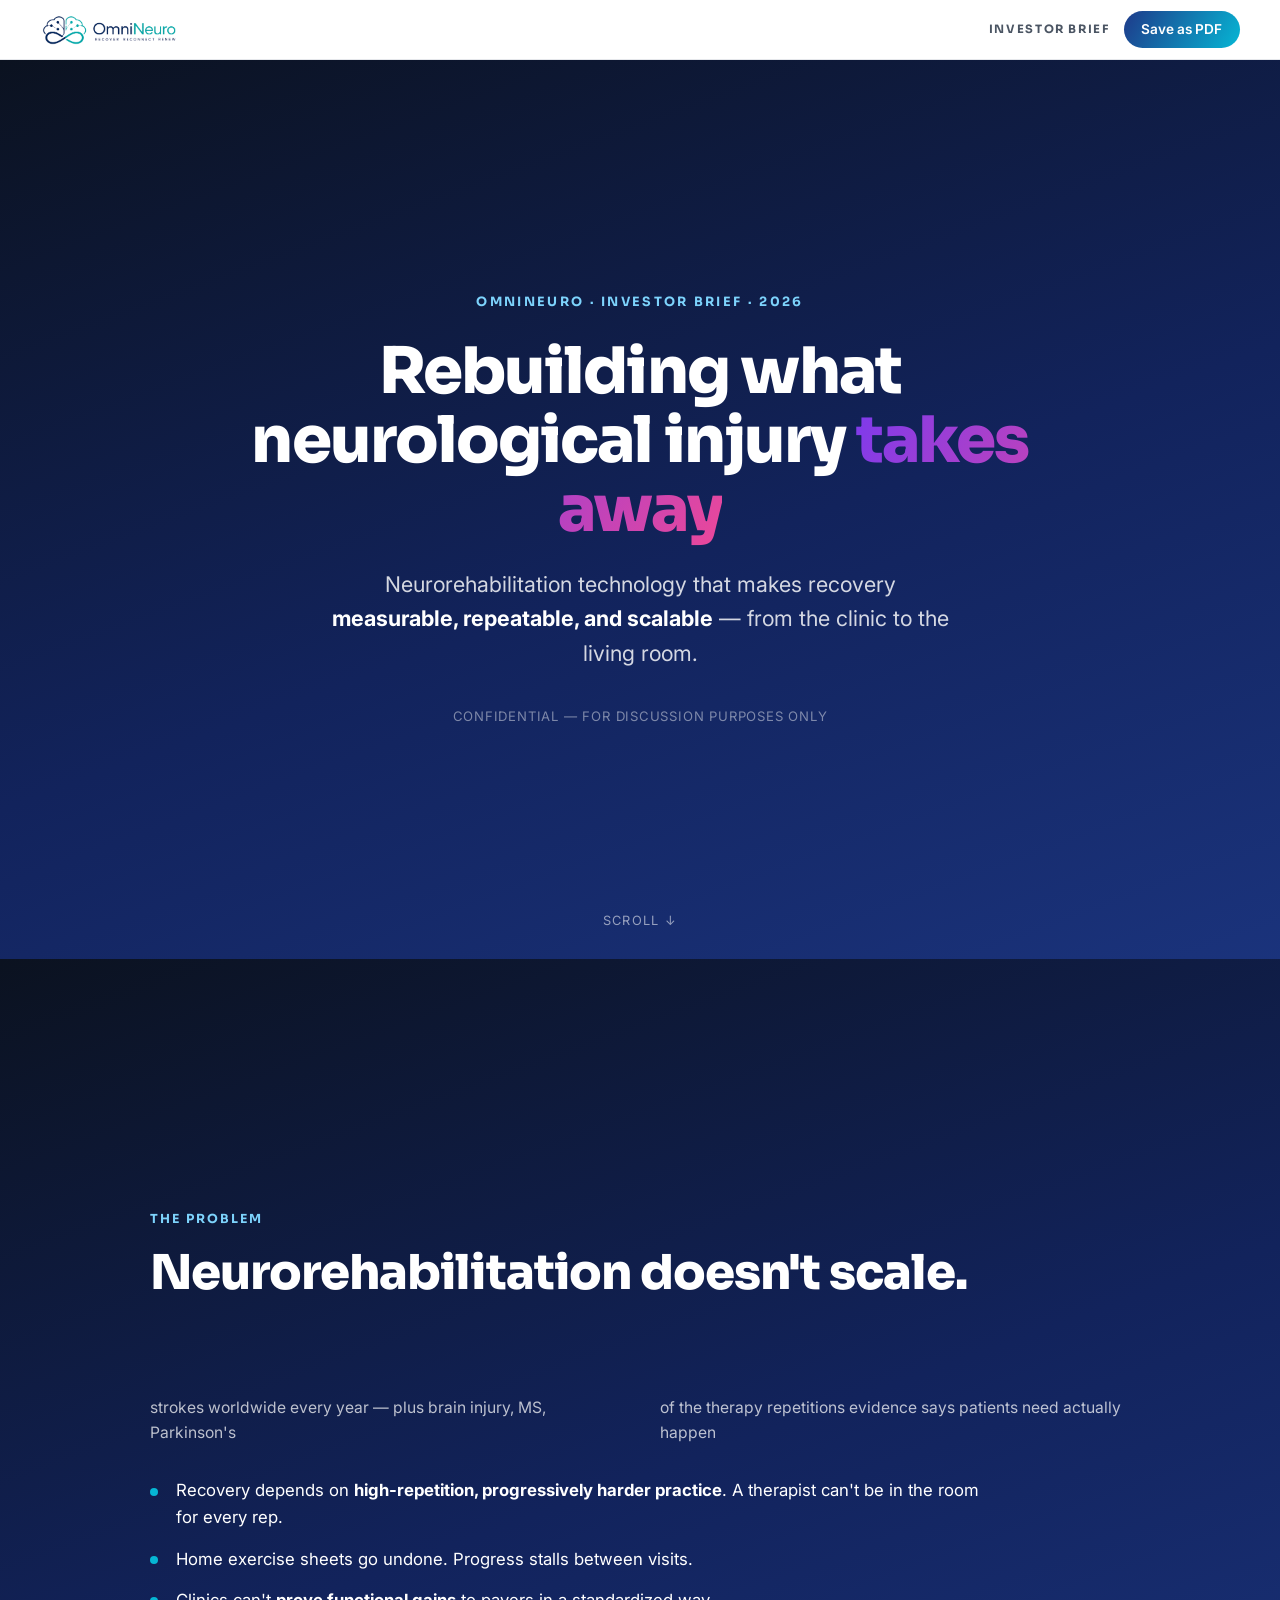
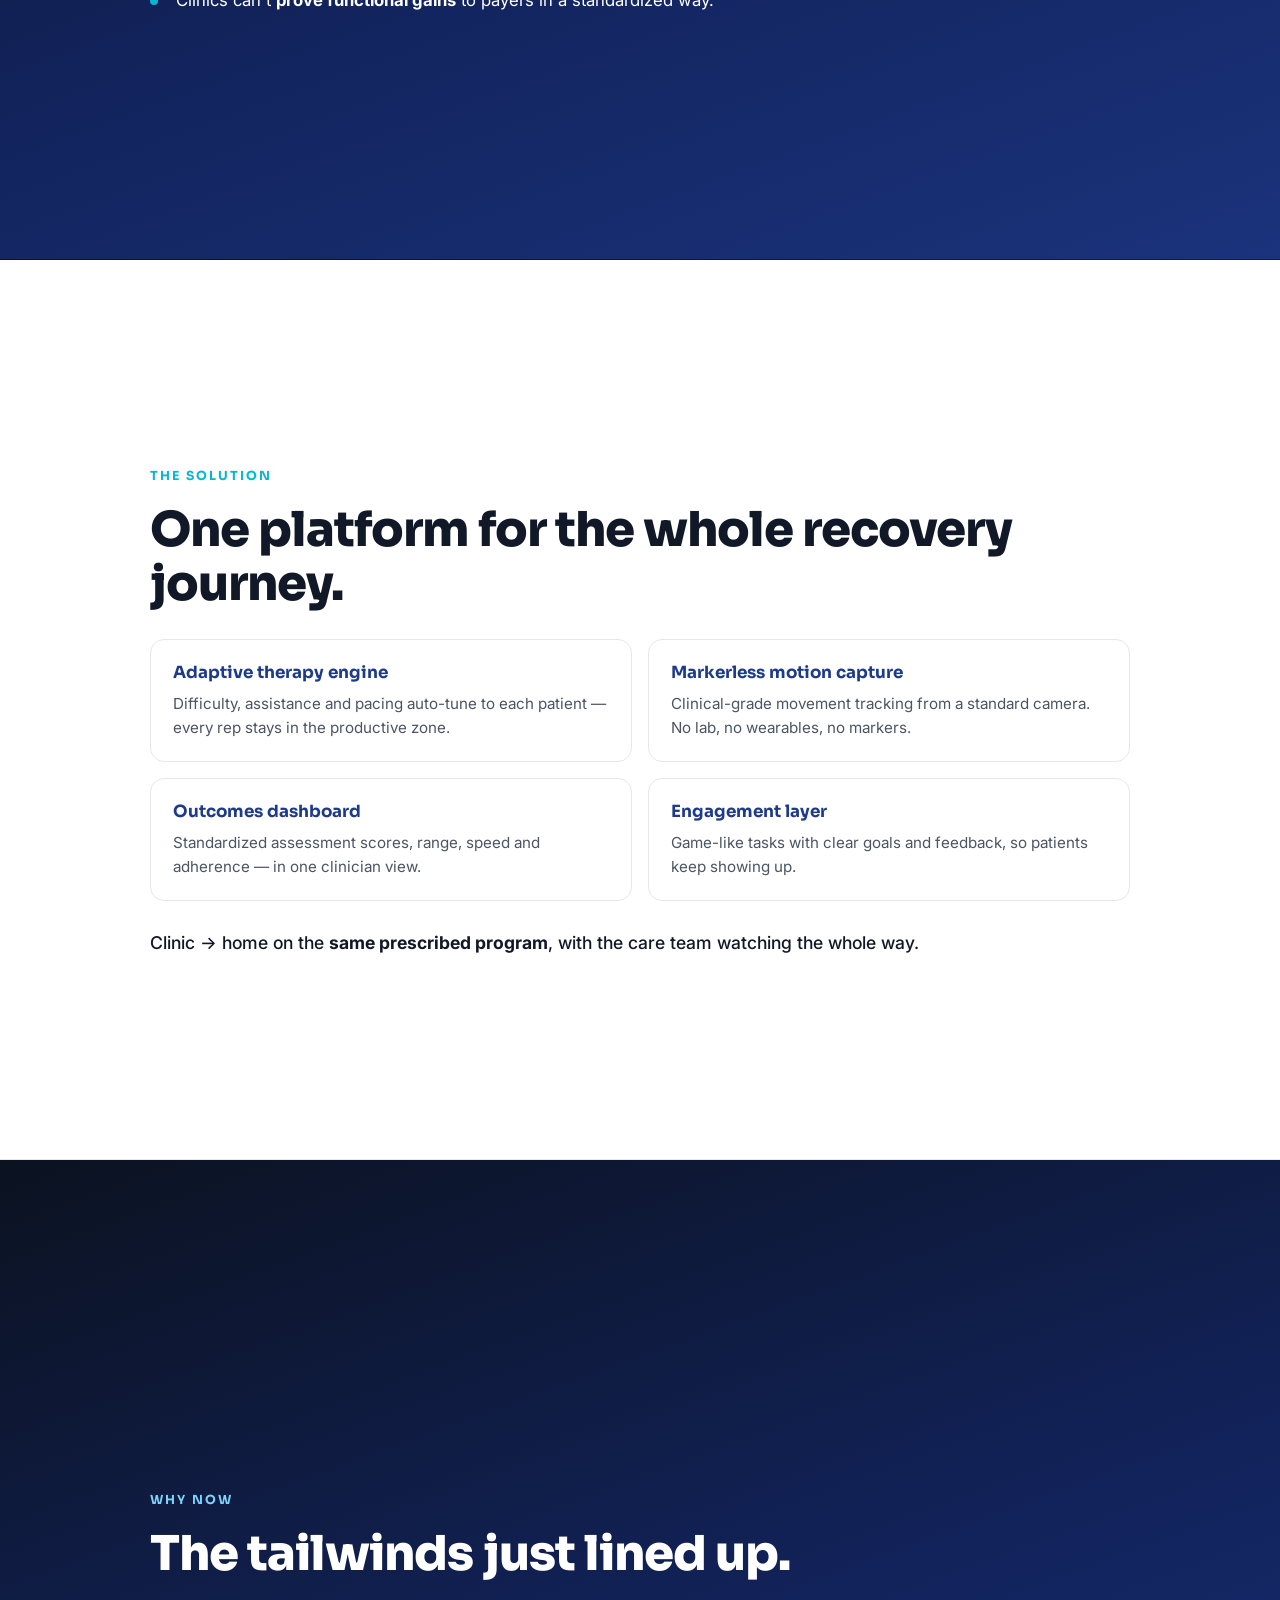
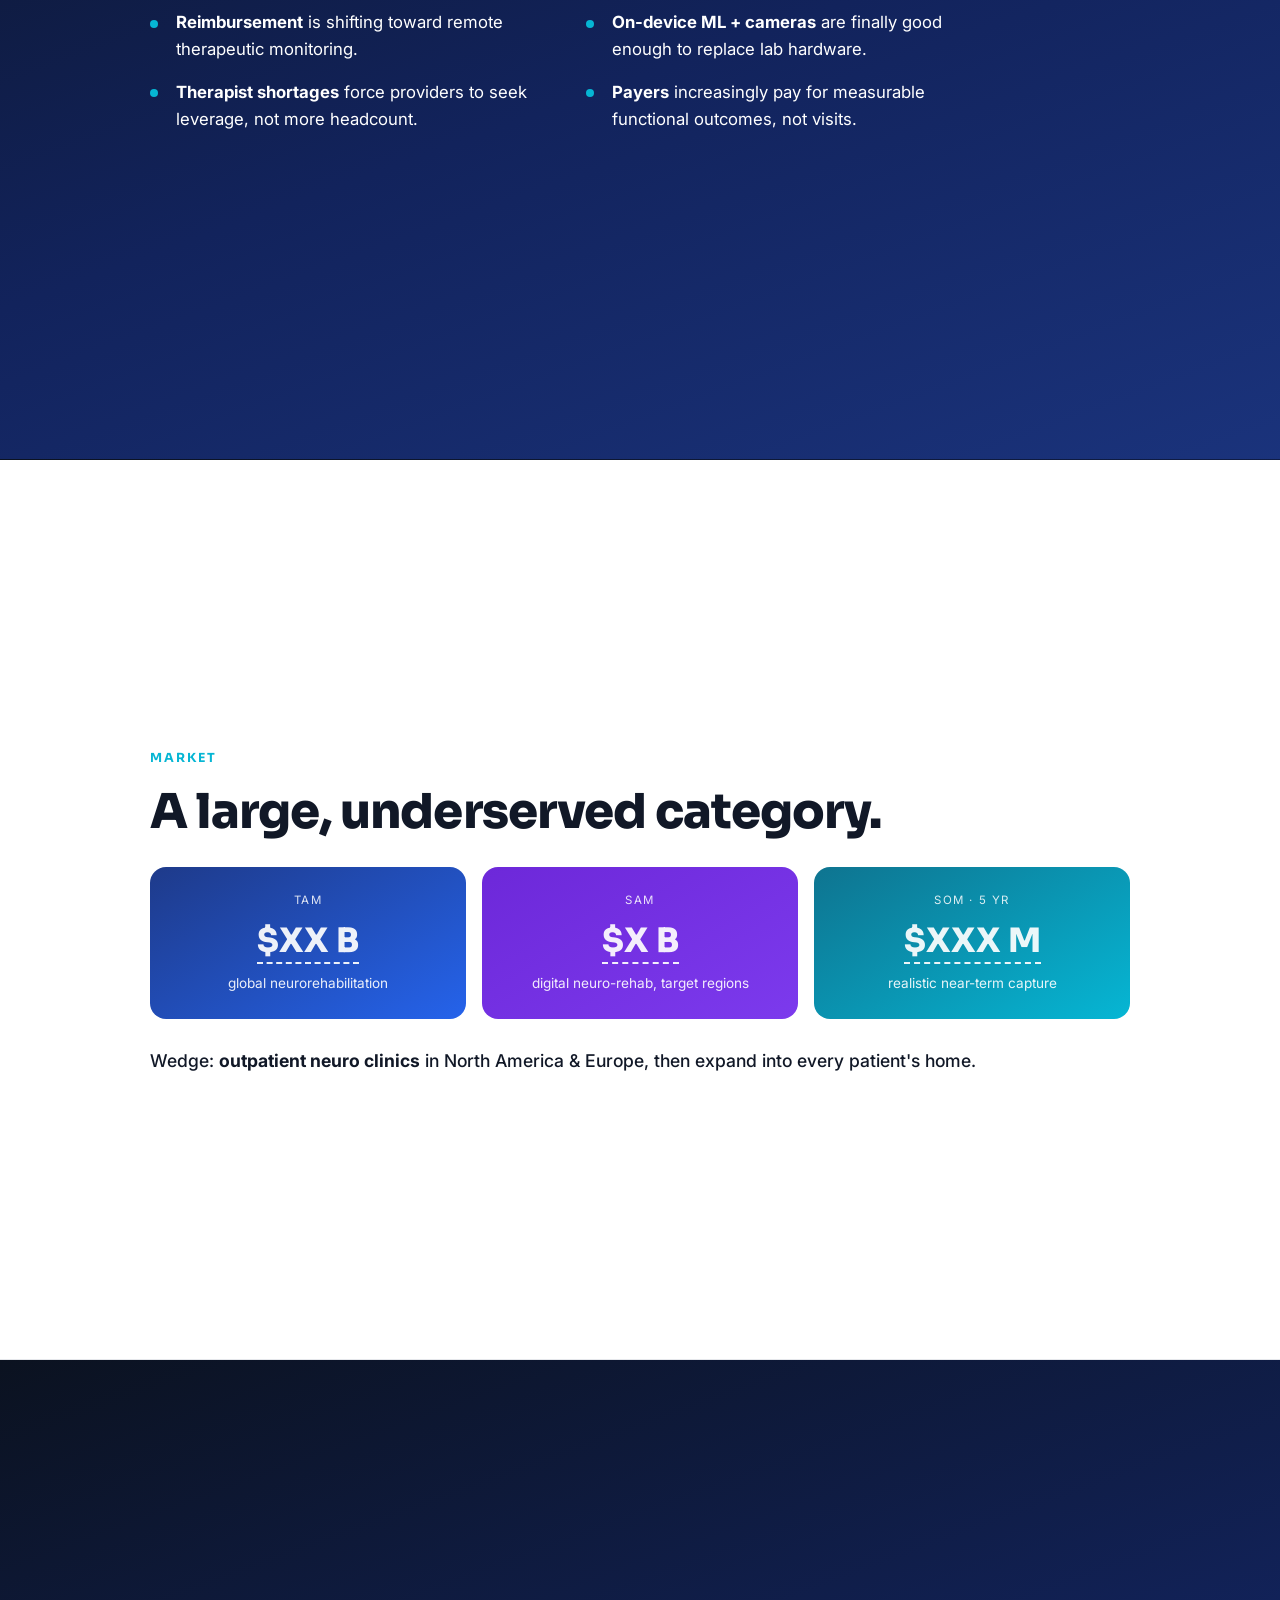
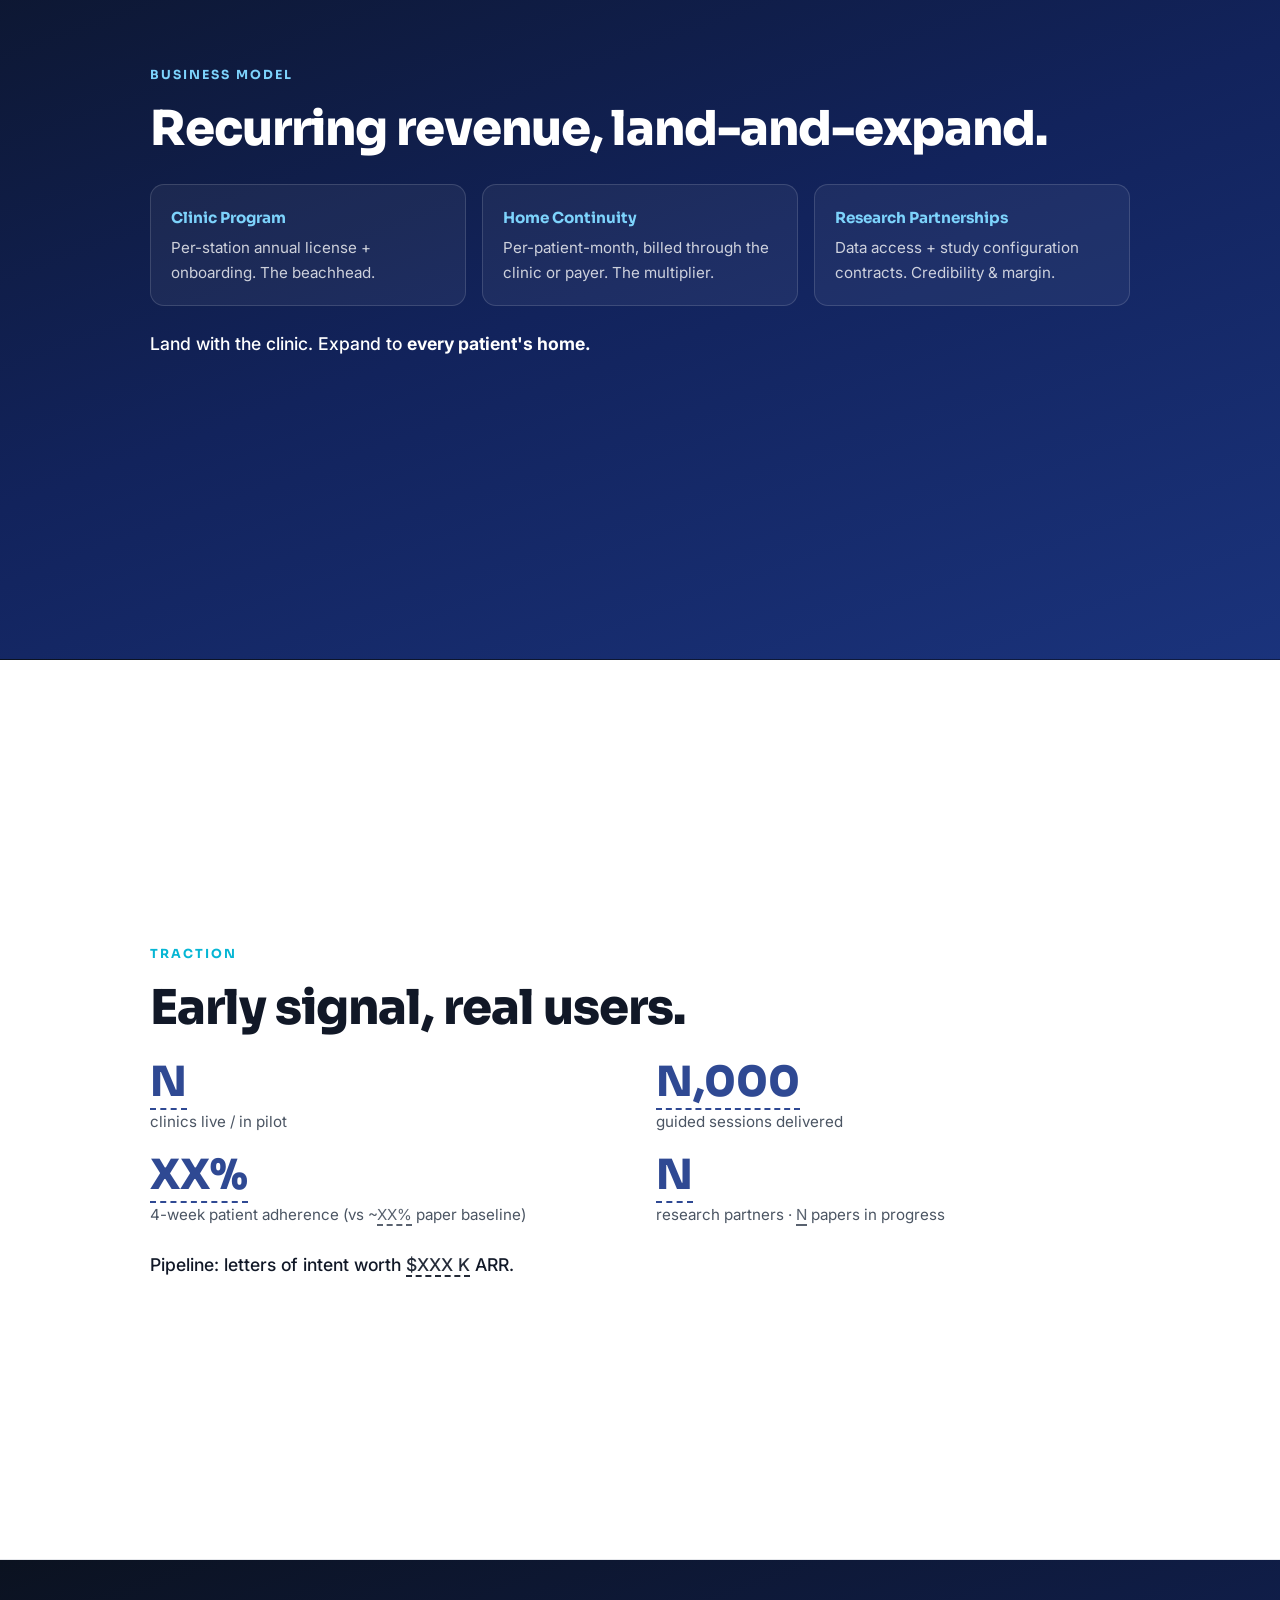
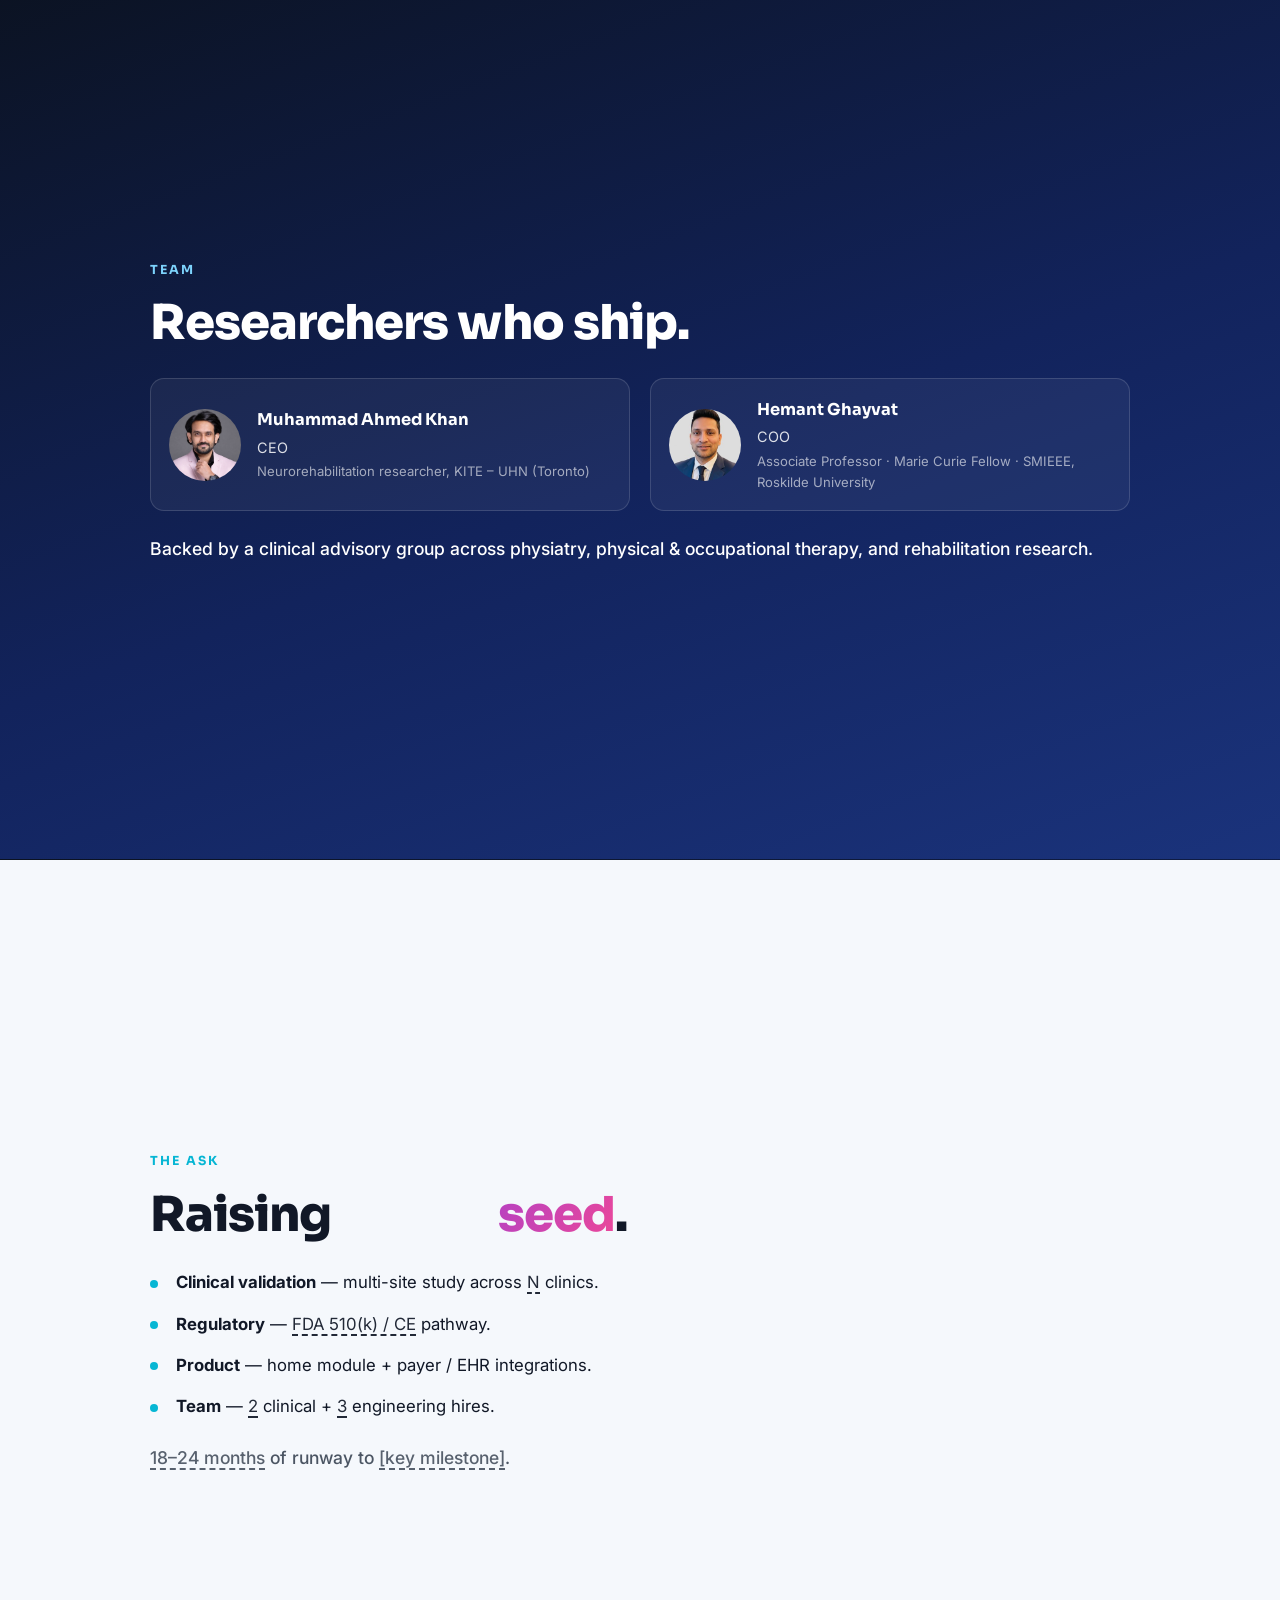
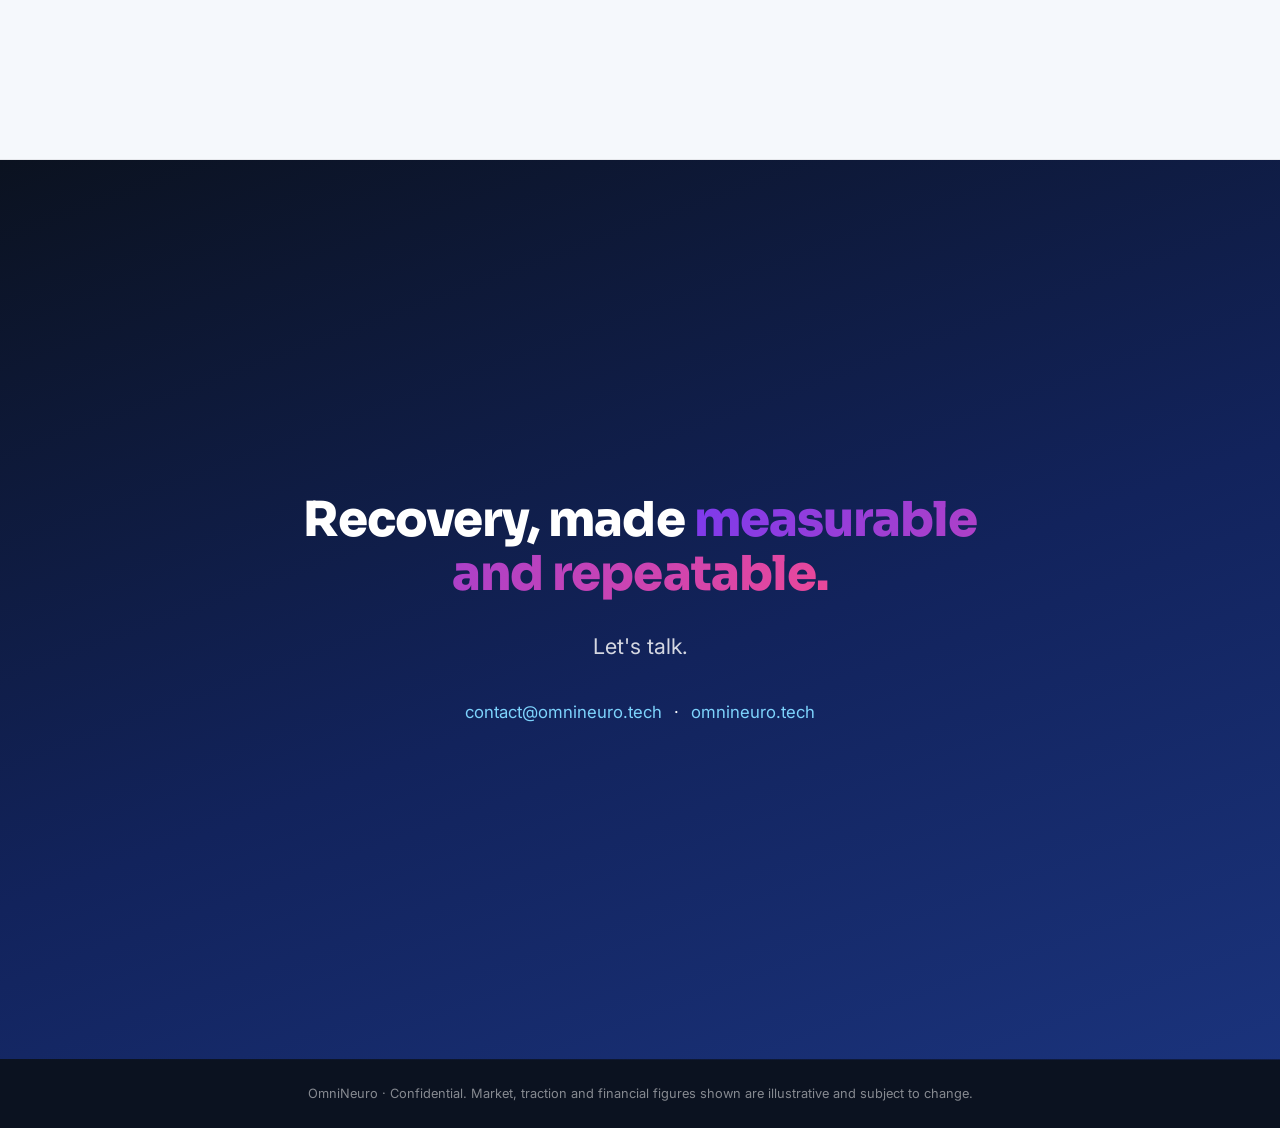
==== pitch.html @ 9e73b478 "Add standalone investor pitch deck page (pitch.html) - 10-slide scroll deck: cover, problem, solutio" ====
<!DOCTYPE html>
<html lang="en">
<head>
  <meta charset="UTF-8" />
  <meta name="viewport" content="width=device-width, initial-scale=1.0" />

  <!-- Investor deck — keep it OUT of search results -->
  <meta name="robots" content="noindex, nofollow" />

  <title>OmniNeuro — Investor Brief</title>
  <meta name="description" content="OmniNeuro investor brief: neurorehabilitation technology that makes recovery measurable, repeatable, and scalable." />
  <meta name="theme-color" content="#0B1220" />

  <link rel="icon" type="image/png" href="assets/favicon.png" />

  <link rel="preconnect" href="https://fonts.googleapis.com" />
  <link rel="preconnect" href="https://fonts.gstatic.com" crossorigin />
  <link href="https://fonts.googleapis.com/css2?family=Inter:wght@400;500;600;700;800&family=Sora:wght@600;700;800&display=swap" rel="stylesheet" />
  <link rel="stylesheet" href="css/pitch.css" />
</head>

<body>
  <!-- ============================================================
       EDIT ME BEFORE SHARING
       Every figure wrapped in <span class="tbd">…</span> is a
       placeholder. Search this file for class="tbd" and replace
       each with your real number. The line at the very bottom of
       the deck flags that the figures are illustrative — remove it
       once everything is verified.
       ============================================================ -->

  <!-- Reading-progress bar -->
  <div class="progress" id="progress" aria-hidden="true"></div>

  <!-- Fixed top bar -->
  <header class="deck-bar">
    <a class="deck-home" href="index.html" aria-label="Back to omnineuro.tech">
      <img src="assets/omnineuro-logo.png" alt="OmniNeuro" width="150" height="37" />
    </a>
    <div class="deck-bar-actions">
      <span class="deck-tag">Investor Brief</span>
      <button type="button" class="deck-print" id="printBtn">Save as PDF</button>
    </div>
  </header>

  <main class="deck">

    <!-- 1 · COVER -->
    <section class="slide slide-cover" id="s1">
      <div class="slide-inner">
        <p class="kicker">OmniNeuro · Investor Brief · 2026</p>
        <h1 class="cover-title">
          Rebuilding what neurological injury <span class="grad">takes away</span>
        </h1>
        <p class="cover-sub">
          Neurorehabilitation technology that makes recovery
          <strong>measurable, repeatable, and scalable</strong> — from the clinic
          to the living room.
        </p>
        <p class="cover-meta">Confidential — for discussion purposes only</p>
      </div>
      <div class="scroll-hint" aria-hidden="true">Scroll ↓</div>
    </section>

    <!-- 2 · PROBLEM -->
    <section class="slide slide-dark" id="s2">
      <div class="slide-inner reveal">
        <p class="eyebrow">The problem</p>
        <h2>Neurorehabilitation doesn't scale.</h2>
        <div class="stat-row">
          <div class="big-stat">
            <span class="big-num"><span class="tbd">~15M</span></span>
            <span class="big-label">strokes worldwide every year — plus brain injury, MS, Parkinson's</span>
          </div>
          <div class="big-stat">
            <span class="big-num"><span class="tbd">&lt;50%</span></span>
            <span class="big-label">of the therapy repetitions evidence says patients need actually happen</span>
          </div>
        </div>
        <ul class="points">
          <li>Recovery depends on <strong>high-repetition, progressively harder practice</strong>. A therapist can't be in the room for every rep.</li>
          <li>Home exercise sheets go undone. Progress stalls between visits.</li>
          <li>Clinics can't <strong>prove functional gains</strong> to payers in a standardized way.</li>
        </ul>
      </div>
    </section>

    <!-- 3 · SOLUTION -->
    <section class="slide" id="s3">
      <div class="slide-inner reveal">
        <p class="eyebrow">The solution</p>
        <h2>One platform for the whole recovery journey.</h2>
        <div class="sol-grid">
          <div class="sol-card">
            <h3>Adaptive therapy engine</h3>
            <p>Difficulty, assistance and pacing auto-tune to each patient — every rep stays in the productive zone.</p>
          </div>
          <div class="sol-card">
            <h3>Markerless motion capture</h3>
            <p>Clinical-grade movement tracking from a standard camera. No lab, no wearables, no markers.</p>
          </div>
          <div class="sol-card">
            <h3>Outcomes dashboard</h3>
            <p>Standardized assessment scores, range, speed and adherence — in one clinician view.</p>
          </div>
          <div class="sol-card">
            <h3>Engagement layer</h3>
            <p>Game-like tasks with clear goals and feedback, so patients keep showing up.</p>
          </div>
        </div>
        <p class="sol-punch">Clinic → home on the <strong>same prescribed program</strong>, with the care team watching the whole way.</p>
      </div>
    </section>

    <!-- 4 · WHY NOW -->
    <section class="slide slide-dark" id="s4">
      <div class="slide-inner reveal">
        <p class="eyebrow">Why now</p>
        <h2>The tailwinds just lined up.</h2>
        <ul class="points points-2col">
          <li><strong>Reimbursement</strong> is shifting toward remote therapeutic monitoring.</li>
          <li><strong>On-device ML + cameras</strong> are finally good enough to replace lab hardware.</li>
          <li><strong>Therapist shortages</strong> force providers to seek leverage, not more headcount.</li>
          <li><strong>Payers</strong> increasingly pay for measurable functional outcomes, not visits.</li>
        </ul>
      </div>
    </section>

    <!-- 5 · MARKET -->
    <section class="slide" id="s5">
      <div class="slide-inner reveal">
        <p class="eyebrow">Market</p>
        <h2>A large, underserved category.</h2>
        <div class="tam">
          <div class="tam-ring tam-1"><span class="tam-k">TAM</span><span class="tam-v"><span class="tbd">$XX B</span></span><span class="tam-d">global neurorehabilitation</span></div>
          <div class="tam-ring tam-2"><span class="tam-k">SAM</span><span class="tam-v"><span class="tbd">$X B</span></span><span class="tam-d">digital neuro-rehab, target regions</span></div>
          <div class="tam-ring tam-3"><span class="tam-k">SOM · 5 yr</span><span class="tam-v"><span class="tbd">$XXX M</span></span><span class="tam-d">realistic near-term capture</span></div>
        </div>
        <p class="market-wedge">Wedge: <strong>outpatient neuro clinics</strong> in North America &amp; Europe, then expand into every patient's home.</p>
      </div>
    </section>

    <!-- 6 · BUSINESS MODEL -->
    <section class="slide slide-dark" id="s6">
      <div class="slide-inner reveal">
        <p class="eyebrow">Business model</p>
        <h2>Recurring revenue, land-and-expand.</h2>
        <div class="model-grid">
          <div class="model-card">
            <span class="model-tag">Clinic Program</span>
            <p>Per-station annual license + onboarding. The beachhead.</p>
          </div>
          <div class="model-card">
            <span class="model-tag">Home Continuity</span>
            <p>Per-patient-month, billed through the clinic or payer. The multiplier.</p>
          </div>
          <div class="model-card">
            <span class="model-tag">Research Partnerships</span>
            <p>Data access + study configuration contracts. Credibility &amp; margin.</p>
          </div>
        </div>
        <p class="sol-punch">Land with the clinic. Expand to <strong>every patient's home.</strong></p>
      </div>
    </section>

    <!-- 7 · TRACTION -->
    <section class="slide" id="s7">
      <div class="slide-inner reveal">
        <p class="eyebrow">Traction</p>
        <h2>Early signal, real users.</h2>
        <div class="trax">
          <div><span class="trax-n"><span class="tbd">N</span></span><span class="trax-l">clinics live / in pilot</span></div>
          <div><span class="trax-n"><span class="tbd">N,000</span></span><span class="trax-l">guided sessions delivered</span></div>
          <div><span class="trax-n"><span class="tbd">XX%</span></span><span class="trax-l">4-week patient adherence <span class="muted">(vs ~<span class="tbd">XX%</span> paper baseline)</span></span></div>
          <div><span class="trax-n"><span class="tbd">N</span></span><span class="trax-l">research partners · <span class="tbd">N</span> papers in progress</span></div>
        </div>
        <p class="market-wedge">Pipeline: letters of intent worth <span class="tbd">$XXX K</span> ARR.</p>
      </div>
    </section>

    <!-- 8 · TEAM -->
    <section class="slide slide-dark" id="s8">
      <div class="slide-inner reveal">
        <p class="eyebrow">Team</p>
        <h2>Researchers who ship.</h2>
        <div class="team">
          <figure class="team-card">
            <img src="assets/ahmed-khan.jpg" alt="Muhammad Ahmed Khan" width="96" height="96" loading="lazy" />
            <figcaption>
              <strong>Muhammad Ahmed Khan</strong>
              <span>CEO</span>
              <span class="muted">Neurorehabilitation researcher, KITE – UHN (Toronto)</span>
            </figcaption>
          </figure>
          <figure class="team-card">
            <img src="assets/hemant-ghayvat.jpg" alt="Hemant Ghayvat" width="96" height="96" loading="lazy" />
            <figcaption>
              <strong>Hemant Ghayvat</strong>
              <span>COO</span>
              <span class="muted">Associate Professor · Marie Curie Fellow · SMIEEE, Roskilde University</span>
            </figcaption>
          </figure>
        </div>
        <p class="market-wedge">Backed by a clinical advisory group across physiatry, physical &amp; occupational therapy, and rehabilitation research.</p>
      </div>
    </section>

    <!-- 9 · THE ASK -->
    <section class="slide slide-ask" id="s9">
      <div class="slide-inner reveal">
        <p class="eyebrow">The ask</p>
        <h2>Raising <span class="grad"><span class="tbd">$2.5M</span> seed</span>.</h2>
        <ul class="points">
          <li><strong>Clinical validation</strong> — multi-site study across <span class="tbd">N</span> clinics.</li>
          <li><strong>Regulatory</strong> — <span class="tbd">FDA 510(k) / CE</span> pathway.</li>
          <li><strong>Product</strong> — home module + payer / EHR integrations.</li>
          <li><strong>Team</strong> — <span class="tbd">2</span> clinical + <span class="tbd">3</span> engineering hires.</li>
        </ul>
        <p class="runway"><span class="tbd">18–24 months</span> of runway to <span class="tbd">[key milestone]</span>.</p>
      </div>
    </section>

    <!-- 10 · CLOSE -->
    <section class="slide slide-cover slide-close" id="s10">
      <div class="slide-inner">
        <h2 class="cover-title">Recovery, made <span class="grad">measurable and repeatable.</span></h2>
        <p class="cover-sub">Let's talk.</p>
        <p class="close-contact">
          <a href="mailto:contact@omnineuro.tech">contact@omnineuro.tech</a>
          <span aria-hidden="true">·</span>
          <a href="index.html">omnineuro.tech</a>
        </p>
      </div>
    </section>

  </main>

  <footer class="deck-foot">
    <p>OmniNeuro · Confidential. Market, traction and financial figures shown are illustrative and subject to change.</p>
  </footer>

  <script src="js/pitch.js"></script>
</body>
</html>
---- css/pitch.css ----
/* ============================================================================
   OmniNeuro — pitch.css  (investor deck, standalone page)
   ----------------------------------------------------------------------------
   1. Tokens & reset      2. Top bar & progress    3. Slide scaffold
   4. Typography helpers  5. Slide-specific blocks 6. Footer
   7. Scroll reveal       8. Responsive            9. Print (Save as PDF)
   ========================================================================== */

/* 1. TOKENS & RESET --------------------------------------------------------- */
:root {
  --blue: #1E3A8A;
  --cyan: #06B6D4;
  --purple: #7C3AED;
  --pink: #EC4899;
  --navy: #0B1220;
  --ink: #111827;
  --ink-soft: #4B5563;
  --line: #E5E7EB;
  --bg: #FFFFFF;
  --bg-alt: #F5F8FC;

  --grad-accent: linear-gradient(120deg, var(--purple), var(--pink));
  --grad-brand: linear-gradient(120deg, var(--blue), var(--cyan));
  --grad-dark: linear-gradient(160deg, #0B1220 0%, #12235c 55%, #1E3A8A 120%);

  --font-body: "Inter", system-ui, -apple-system, "Segoe UI", Roboto, Arial, sans-serif;
  --font-display: "Sora", var(--font-body);
  --maxw: 980px;
}

*, *::before, *::after { box-sizing: border-box; margin: 0; padding: 0; }

html {
  scroll-behavior: smooth;
  scroll-snap-type: y proximity;
  scroll-padding-top: 64px;
}

body {
  font-family: var(--font-body);
  color: var(--ink);
  background: var(--bg);
  line-height: 1.6;
  -webkit-font-smoothing: antialiased;
}

a { color: var(--blue); text-decoration: none; }
a:hover { color: var(--cyan); }
img { display: block; max-width: 100%; }

:focus-visible { outline: 3px solid var(--cyan); outline-offset: 3px; border-radius: 4px; }


/* 2. TOP BAR & PROGRESS --------------------------------------------------- */
.progress {
  position: fixed;
  top: 0; left: 0;
  height: 3px;
  width: 0;
  background: var(--grad-accent);
  z-index: 60;
  transition: width 120ms linear;
}

.deck-bar {
  position: fixed;
  top: 0; left: 0; right: 0;
  height: 60px;
  z-index: 50;
  display: flex;
  align-items: center;
  justify-content: space-between;
  padding: 0 clamp(1rem, 4vw, 2.5rem);
  background: rgba(255, 255, 255, 0.82);
  backdrop-filter: saturate(180%) blur(12px);
  -webkit-backdrop-filter: saturate(180%) blur(12px);
  border-bottom: 1px solid var(--line);
}

.deck-home img { height: 34px; width: auto; }

.deck-bar-actions { display: flex; align-items: center; gap: 0.9rem; }

.deck-tag {
  font-family: var(--font-display);
  font-weight: 700;
  font-size: 0.72rem;
  letter-spacing: 0.14em;
  text-transform: uppercase;
  color: var(--ink-soft);
}

.deck-print {
  font: inherit;
  font-weight: 600;
  font-size: 0.85rem;
  color: #fff;
  background: var(--grad-brand);
  border: 0;
  border-radius: 999px;
  padding: 0.5rem 1.1rem;
  cursor: pointer;
  transition: transform 150ms ease, box-shadow 150ms ease;
}
.deck-print:hover { transform: translateY(-1px); box-shadow: 0 8px 20px -8px rgba(6,182,212,0.6); }


/* 3. SLIDE SCAFFOLD ----------------------------------------------------------- */
.deck { padding-top: 60px; }

.slide {
  scroll-snap-align: start;
  min-height: 100vh;
  display: flex;
  align-items: center;
  justify-content: center;
  padding: clamp(3.5rem, 9vw, 7rem) clamp(1.25rem, 6vw, 4rem);
  border-bottom: 1px solid var(--line);
}

.slide-inner { width: 100%; max-width: var(--maxw); }

/* Alternating themes */
.slide-dark {
  background: var(--grad-dark);
  color: #fff;
  border-bottom-color: transparent;
}
.slide-dark .eyebrow { color: #7dd3fc; }
.slide-dark .muted { color: rgba(255,255,255,0.6); }

.slide-cover {
  background: var(--grad-dark);
  color: #fff;
  text-align: center;
  border-bottom-color: transparent;
  position: relative;
}

.slide-ask { background: var(--bg-alt); }


/* 4. TYPOGRAPHY HELPERS ----------------------------------------------------- */
.kicker {
  font-family: var(--font-display);
  font-weight: 700;
  font-size: 0.8rem;
  letter-spacing: 0.18em;
  text-transform: uppercase;
  color: #7dd3fc;
  margin-bottom: 1.5rem;
}

.eyebrow {
  display: inline-block;
  font-family: var(--font-display);
  font-weight: 700;
  font-size: 0.78rem;
  letter-spacing: 0.16em;
  text-transform: uppercase;
  color: var(--cyan);
  margin-bottom: 1rem;
}

.slide h2 {
  font-family: var(--font-display);
  font-weight: 800;
  font-size: clamp(1.9rem, 1rem + 3.6vw, 3rem);
  line-height: 1.12;
  letter-spacing: -0.02em;
  margin-bottom: 1.75rem;
}

.grad {
  background: var(--grad-accent);
  -webkit-background-clip: text;
  background-clip: text;
  color: transparent;
}

.muted { color: var(--ink-soft); }

/* Editable placeholder figures — find every `.tbd` and replace it */
.tbd {
  border-bottom: 2px dashed currentColor;
  opacity: 0.92;
  font-style: normal;
  white-space: nowrap;
}

/* Bulleted point lists */
.points { list-style: none; display: grid; gap: 0.9rem; max-width: 52rem; }
.points li {
  position: relative;
  padding-left: 1.6rem;
  font-size: 1.05rem;
}
.points li::before {
  content: "";
  position: absolute;
  left: 0; top: 0.62em;
  width: 8px; height: 8px;
  border-radius: 50%;
  background: var(--cyan);
}
.points-2col { grid-template-columns: 1fr; }
@media (min-width: 760px) { .points-2col { grid-template-columns: 1fr 1fr; gap: 1rem 2.5rem; } }


/* 5. SLIDE-SPECIFIC BLOCKS ------------------------------------------------ */

/* Cover */
.cover-title {
  font-family: var(--font-display);
  font-weight: 800;
  font-size: clamp(2.3rem, 1rem + 5vw, 4rem);
  line-height: 1.08;
  letter-spacing: -0.03em;
  margin: 0 auto 1.4rem;
  max-width: 16ch;
}
.cover-sub {
  font-size: clamp(1.05rem, 0.9rem + 0.8vw, 1.35rem);
  color: rgba(255,255,255,0.82);
  max-width: 40rem;
  margin: 0 auto 2.2rem;
}
.cover-sub strong { color: #fff; }
.cover-meta {
  font-size: 0.82rem;
  letter-spacing: 0.06em;
  text-transform: uppercase;
  color: rgba(255,255,255,0.45);
}
.scroll-hint {
  position: absolute;
  bottom: 1.75rem; left: 50%;
  transform: translateX(-50%);
  font-size: 0.8rem;
  letter-spacing: 0.1em;
  text-transform: uppercase;
  color: rgba(255,255,255,0.55);
  animation: bob 2s ease-in-out infinite;
}
@keyframes bob { 0%,100% { transform: translate(-50%, 0); } 50% { transform: translate(-50%, 6px); } }

/* Problem — big stats */
.stat-row {
  display: grid;
  gap: 1.5rem;
  margin-bottom: 2rem;
}
@media (min-width: 720px) { .stat-row { grid-template-columns: 1fr 1fr; gap: 2.5rem; } }
.big-num {
  display: block;
  font-family: var(--font-display);
  font-weight: 800;
  font-size: clamp(2.4rem, 1rem + 5vw, 3.6rem);
  line-height: 1;
  background: var(--grad-accent);
  -webkit-background-clip: text;
  background-clip: text;
  color: transparent;
}
.big-label { display: block; margin-top: 0.6rem; color: rgba(255,255,255,0.72); font-size: 0.98rem; }

/* Solution grid */
.sol-grid {
  display: grid;
  gap: 1rem;
  grid-template-columns: 1fr;
  margin-bottom: 1.75rem;
}
@media (min-width: 720px) { .sol-grid { grid-template-columns: 1fr 1fr; } }
.sol-card {
  border: 1px solid var(--line);
  border-radius: 14px;
  padding: 1.25rem 1.35rem;
  background: #fff;
}
.sol-card h3 {
  font-family: var(--font-display);
  font-size: 1.05rem;
  color: var(--blue);
  margin-bottom: 0.35rem;
}
.sol-card p { color: var(--ink-soft); font-size: 0.95rem; }
.slide-dark .sol-card { background: rgba(255,255,255,0.05); border-color: rgba(255,255,255,0.14); }
.slide-dark .sol-card h3 { color: #7dd3fc; }
.slide-dark .sol-card p { color: rgba(255,255,255,0.75); }

.sol-punch, .market-wedge, .runway {
  font-size: 1.1rem;
  font-weight: 500;
  margin-top: 0.5rem;
}
.runway { margin-top: 1.5rem; color: var(--ink-soft); }

/* Market — TAM stack */
.tam {
  display: grid;
  gap: 1rem;
  grid-template-columns: 1fr;
  margin-bottom: 1.75rem;
}
@media (min-width: 760px) { .tam { grid-template-columns: repeat(3, 1fr); } }
.tam-ring {
  border-radius: 16px;
  padding: 1.5rem 1.25rem;
  text-align: center;
  color: #fff;
}
.tam-1 { background: linear-gradient(150deg, #1E3A8A, #2563eb); }
.tam-2 { background: linear-gradient(150deg, #6d28d9, #7C3AED); }
.tam-3 { background: linear-gradient(150deg, #0e7490, #06B6D4); }
.tam-k { display: block; font-size: 0.72rem; letter-spacing: 0.14em; text-transform: uppercase; opacity: 0.85; }
.tam-v { display: block; font-family: var(--font-display); font-weight: 800; font-size: clamp(1.5rem, 1rem + 2.4vw, 2.1rem); margin: 0.3rem 0; }
.tam-d { display: block; font-size: 0.85rem; opacity: 0.9; }

/* Business model */
.model-grid {
  display: grid;
  gap: 1rem;
  grid-template-columns: 1fr;
  margin-bottom: 1.5rem;
}
@media (min-width: 760px) { .model-grid { grid-template-columns: repeat(3, 1fr); } }
.model-card {
  border: 1px solid rgba(255,255,255,0.14);
  background: rgba(255,255,255,0.05);
  border-radius: 14px;
  padding: 1.25rem;
}
.model-tag {
  display: inline-block;
  font-family: var(--font-display);
  font-weight: 700;
  font-size: 0.95rem;
  color: #7dd3fc;
  margin-bottom: 0.4rem;
}
.model-card p { color: rgba(255,255,255,0.78); font-size: 0.95rem; }

/* Traction */
.trax {
  display: grid;
  gap: 1.25rem 2rem;
  grid-template-columns: 1fr;
  margin-bottom: 1.5rem;
}
@media (min-width: 620px) { .trax { grid-template-columns: 1fr 1fr; } }
.trax-n {
  display: block;
  font-family: var(--font-display);
  font-weight: 800;
  font-size: clamp(1.8rem, 1rem + 3vw, 2.6rem);
  line-height: 1;
  color: var(--blue);
}
.trax-l { display: block; margin-top: 0.4rem; color: var(--ink-soft); font-size: 0.95rem; }

/* Team */
.team {
  display: grid;
  gap: 1.25rem;
  grid-template-columns: 1fr;
  margin-bottom: 1.5rem;
}
@media (min-width: 640px) { .team { grid-template-columns: 1fr 1fr; } }
.team-card {
  display: flex;
  gap: 1rem;
  align-items: center;
  background: rgba(255,255,255,0.05);
  border: 1px solid rgba(255,255,255,0.14);
  border-radius: 14px;
  padding: 1.1rem;
}
.team-card img { width: 72px; height: 72px; border-radius: 50%; object-fit: cover; flex-shrink: 0; }
.team-card figcaption { display: flex; flex-direction: column; gap: 0.15rem; }
.team-card strong { font-family: var(--font-display); font-size: 1.02rem; }
.team-card span { font-size: 0.9rem; color: rgba(255,255,255,0.85); }
.team-card .muted { font-size: 0.82rem; }

/* Close */
.slide-close .cover-title { max-width: 20ch; }
.close-contact { margin-top: 1.5rem; font-size: 1.05rem; display: flex; gap: 0.75rem; justify-content: center; flex-wrap: wrap; }
.close-contact a { color: #7dd3fc; }
.close-contact a:hover { color: #fff; }


/* 6. FOOTER ------------------------------------------------------------------- */
.deck-foot {
  background: var(--navy);
  color: rgba(255,255,255,0.5);
  text-align: center;
  padding: 1.5rem 1.25rem;
  font-size: 0.8rem;
}


/* 7. SCROLL REVEAL --------------------------------------------------------- */
.reveal {
  opacity: 0;
  transform: translateY(22px);
  transition: opacity 600ms ease, transform 600ms ease;
}
.reveal.is-visible { opacity: 1; transform: none; }


/* 8. RESPONSIVE ----------------------------------------------------------- */
@media (max-width: 520px) {
  .deck-tag { display: none; }
  .slide { min-height: auto; padding-block: 4rem; }
}


/* 9. PRINT — "Save as PDF" ---------------------------------------------------- */
@media print {
  .deck-bar, .progress, .scroll-hint, .deck-print { display: none !important; }
  html { scroll-snap-type: none; }
  .deck { padding-top: 0; }
  .slide {
    min-height: auto;
    page-break-after: always;
    break-after: page;
    border: 0;
    padding: 2.5cm 2cm;
  }
  /* Flatten dark slides so they don't burn ink / need bg-graphics on */
  .slide-dark, .slide-cover, .slide-ask {
    background: #fff !important;
    color: #000 !important;
  }
  .slide-dark .eyebrow, .kicker, .slide-dark .sol-card h3, .close-contact a { color: var(--blue) !important; }
  .big-num, .grad, .tam-v { -webkit-text-fill-color: currentColor; color: var(--blue) !important; background: none !important; }
  .tam-ring { color: #000 !important; background: #fff !important; border: 1px solid #999; }
  .sol-card, .model-card, .team-card { background: #fff !important; border: 1px solid #ccc !important; }
  .slide-dark .sol-card p, .model-card p, .big-label, .team-card span { color: #333 !important; }
  .reveal { opacity: 1 !important; transform: none !important; }
  a { color: #000 !important; }
}
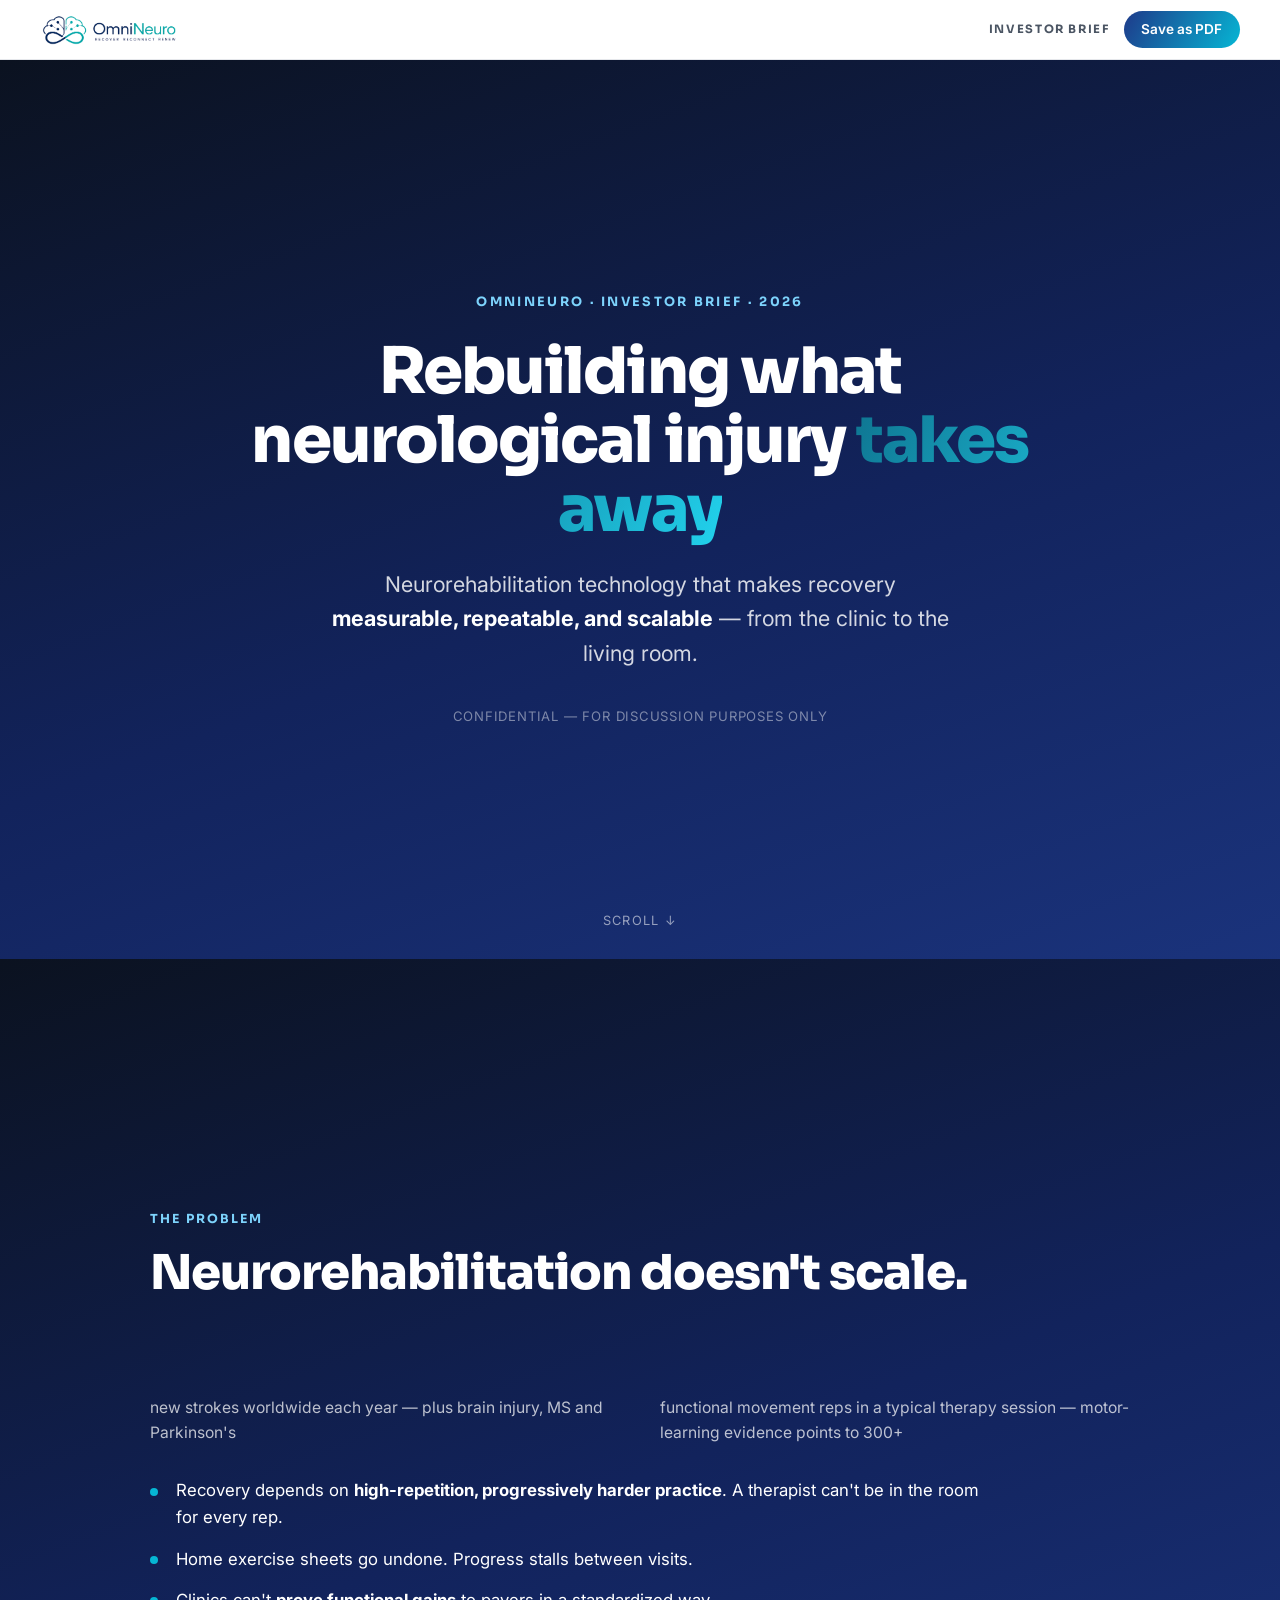
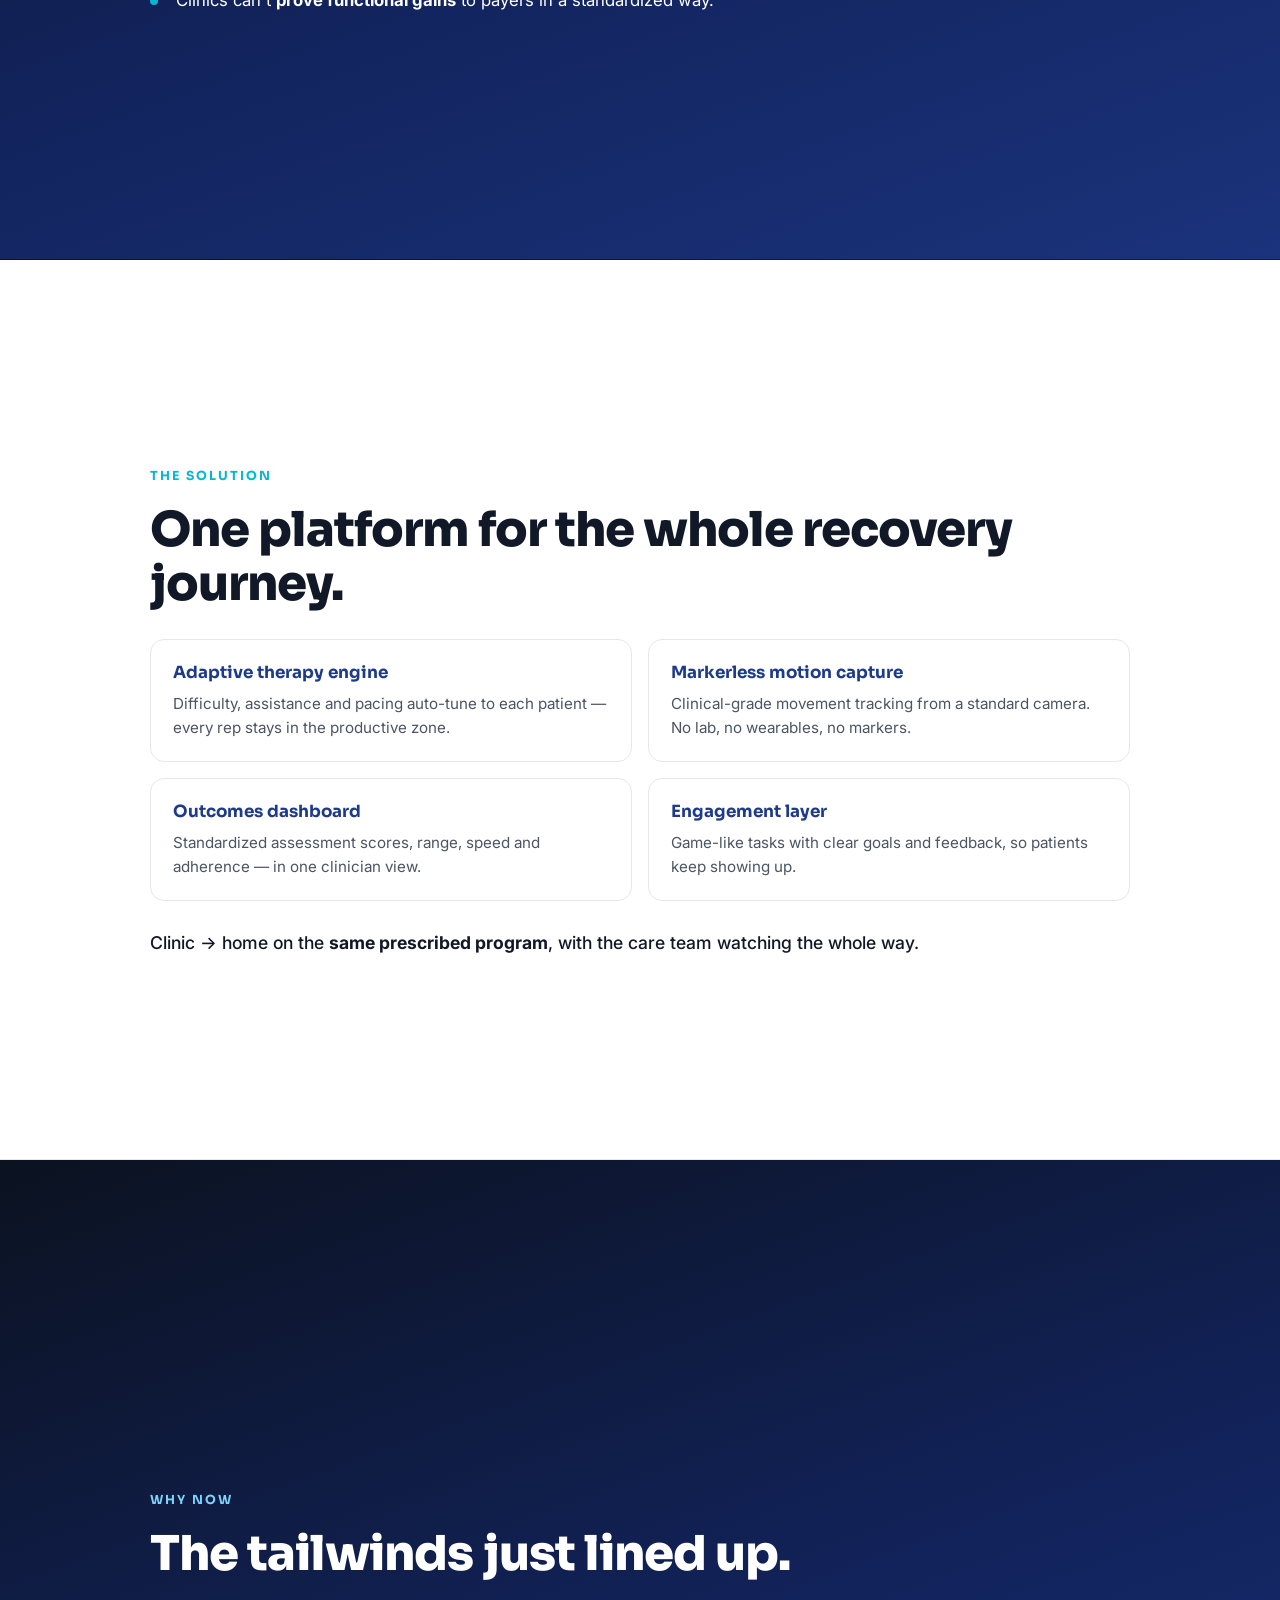
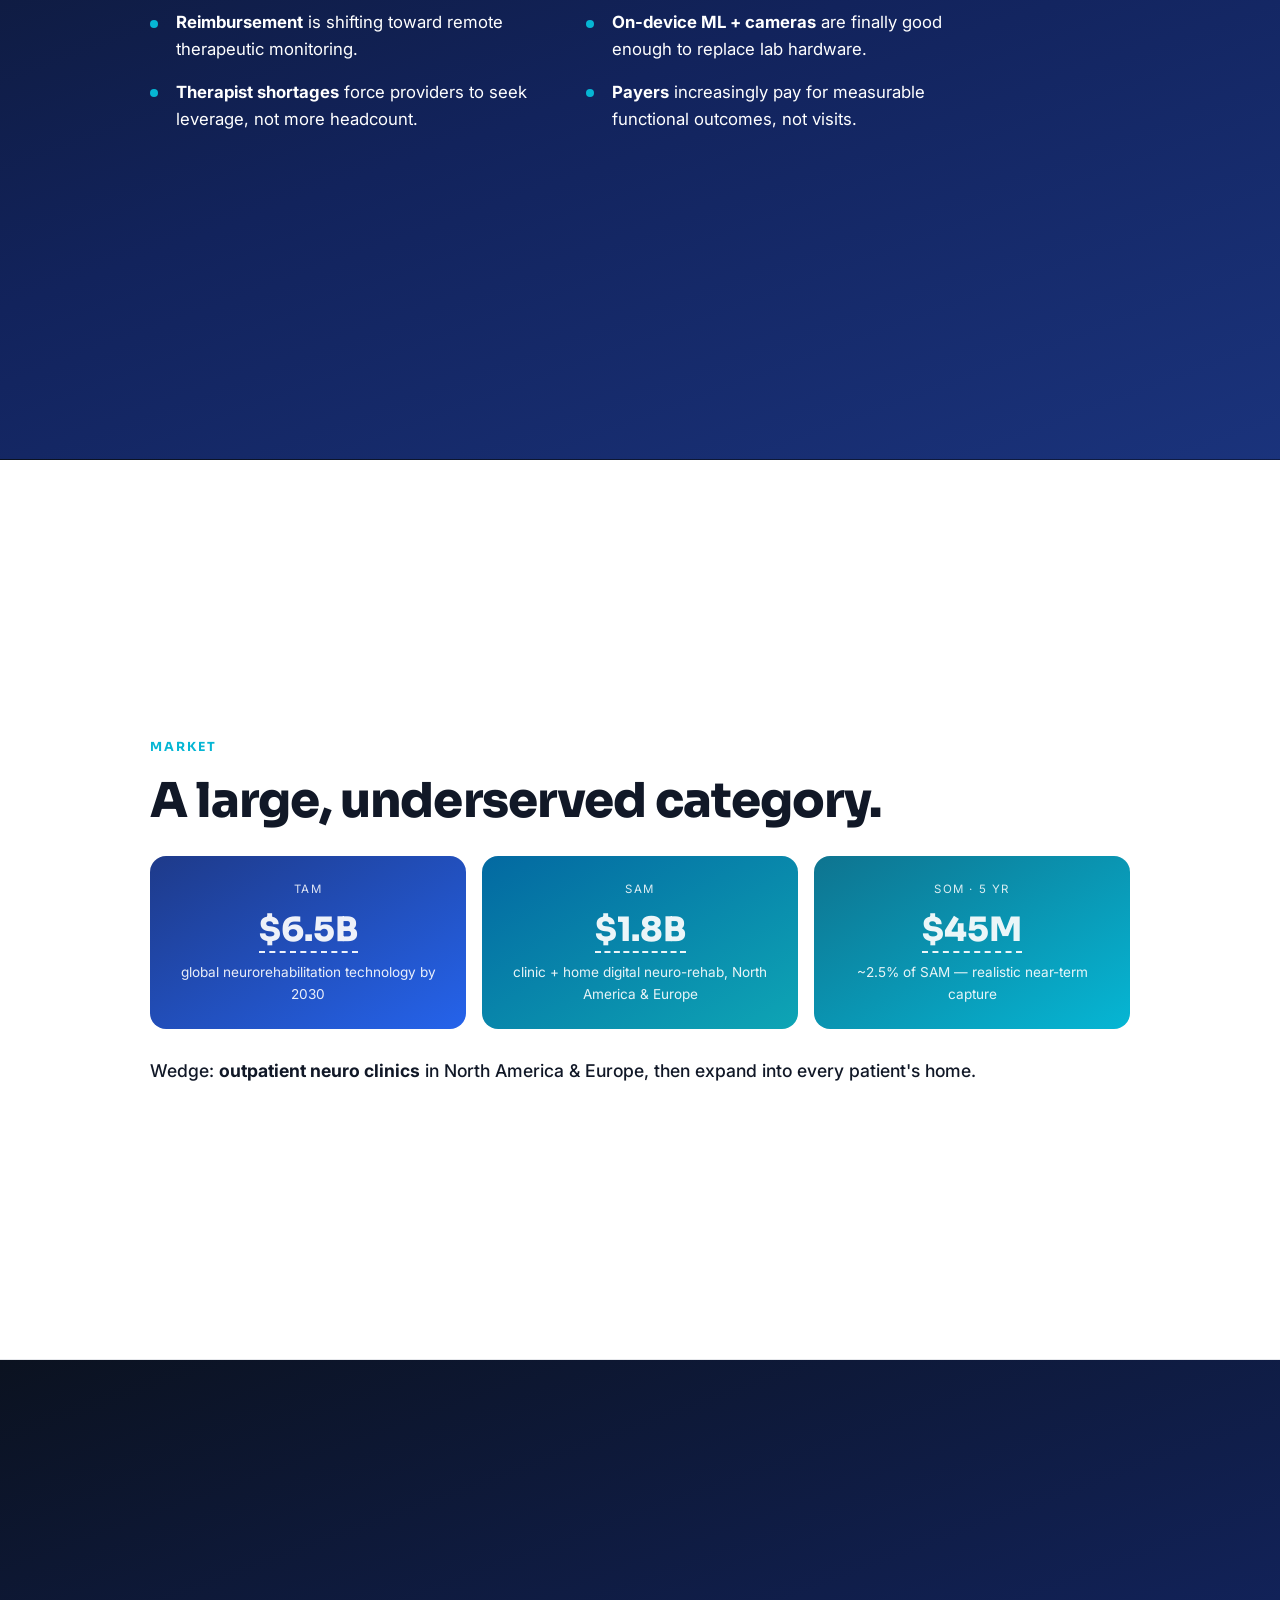
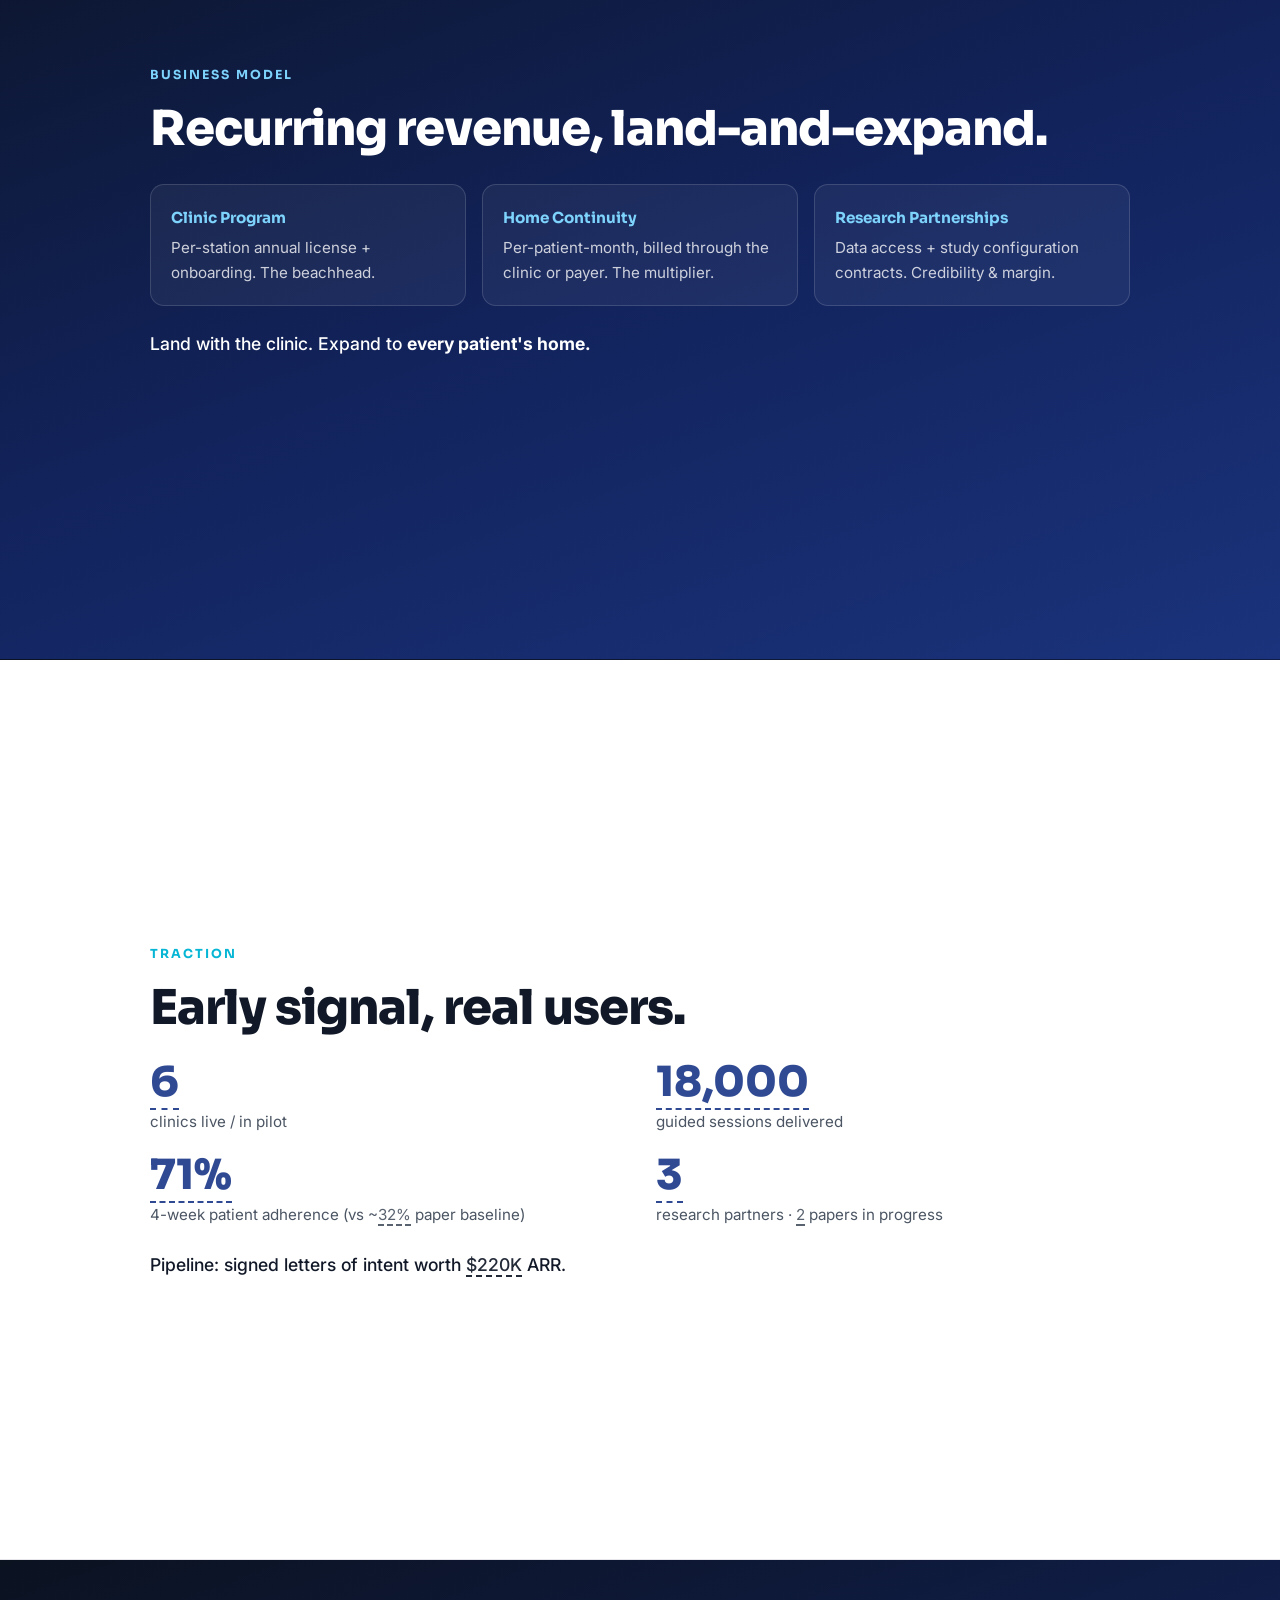
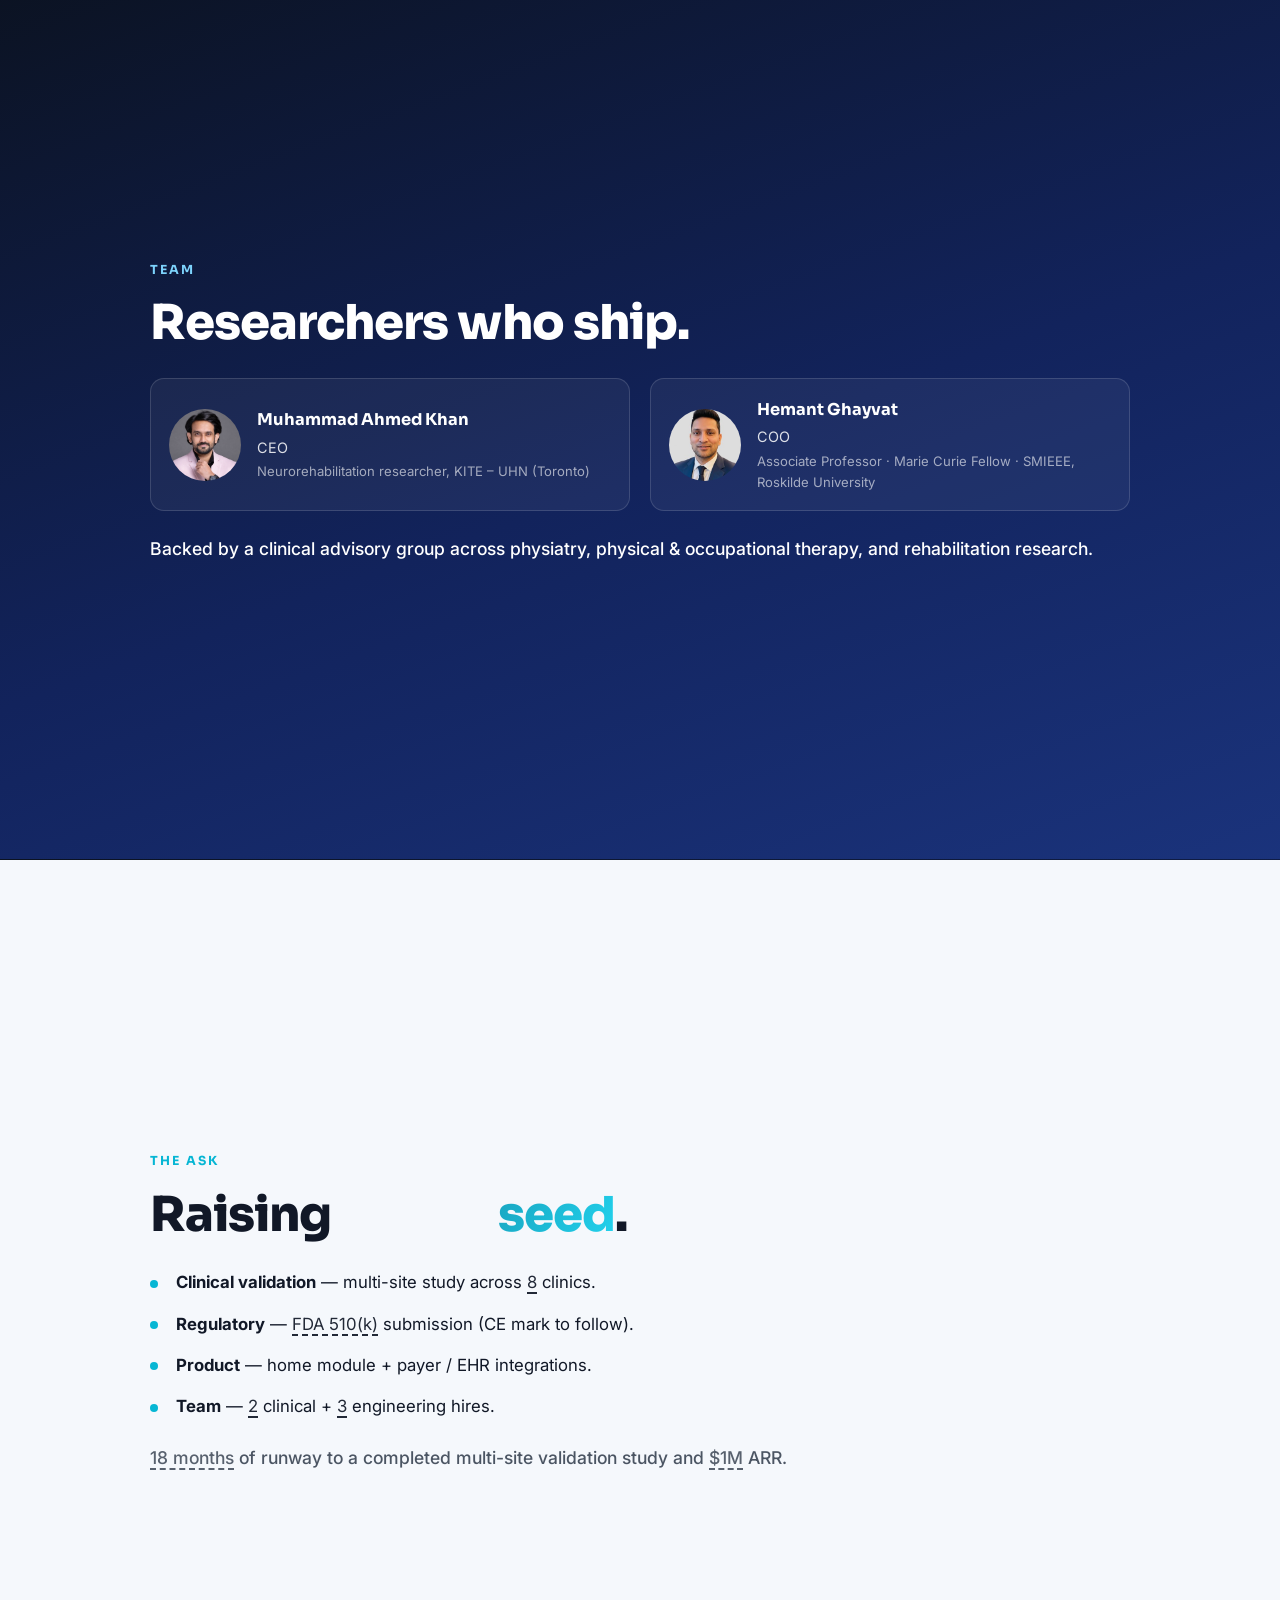
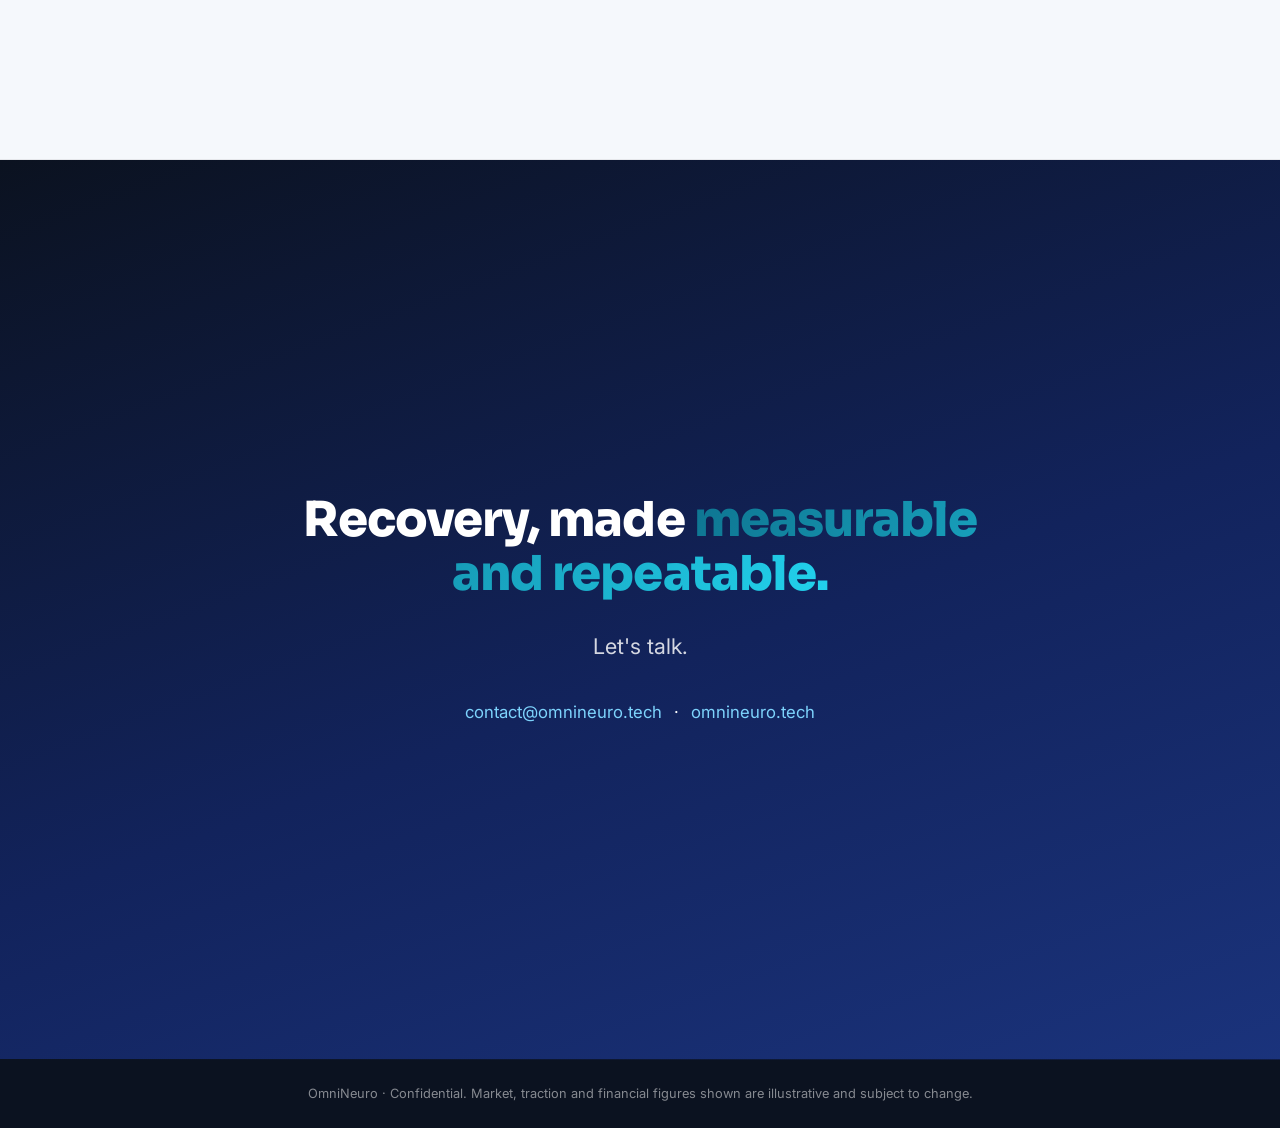
==== commit b9130cff: "Fill pitch deck with realistic default figures - Problem: 12M+ new strokes/yr; ~32 functional reps p" ====
--- a/pitch.html
+++ b/pitch.html
@@ -69,12 +69,12 @@
         <h2>Neurorehabilitation doesn't scale.</h2>
         <div class="stat-row">
           <div class="big-stat">
-            <span class="big-num"><span class="tbd">~15M</span></span>
-            <span class="big-label">strokes worldwide every year — plus brain injury, MS, Parkinson's</span>
+            <span class="big-num"><span class="tbd">12M+</span></span>
+            <span class="big-label">new strokes worldwide each year — plus brain injury, MS and Parkinson's</span>
           </div>
           <div class="big-stat">
-            <span class="big-num"><span class="tbd">&lt;50%</span></span>
-            <span class="big-label">of the therapy repetitions evidence says patients need actually happen</span>
+            <span class="big-num"><span class="tbd">~32</span></span>
+            <span class="big-label">functional movement reps in a typical therapy session — motor-learning evidence points to 300+</span>
           </div>
         </div>
         <ul class="points">
@@ -132,9 +132,9 @@
         <p class="eyebrow">Market</p>
         <h2>A large, underserved category.</h2>
         <div class="tam">
-          <div class="tam-ring tam-1"><span class="tam-k">TAM</span><span class="tam-v"><span class="tbd">$XX B</span></span><span class="tam-d">global neurorehabilitation</span></div>
-          <div class="tam-ring tam-2"><span class="tam-k">SAM</span><span class="tam-v"><span class="tbd">$X B</span></span><span class="tam-d">digital neuro-rehab, target regions</span></div>
-          <div class="tam-ring tam-3"><span class="tam-k">SOM · 5 yr</span><span class="tam-v"><span class="tbd">$XXX M</span></span><span class="tam-d">realistic near-term capture</span></div>
+          <div class="tam-ring tam-1"><span class="tam-k">TAM</span><span class="tam-v"><span class="tbd">$6.5B</span></span><span class="tam-d">global neurorehabilitation technology by 2030</span></div>
+          <div class="tam-ring tam-2"><span class="tam-k">SAM</span><span class="tam-v"><span class="tbd">$1.8B</span></span><span class="tam-d">clinic + home digital neuro-rehab, North America &amp; Europe</span></div>
+          <div class="tam-ring tam-3"><span class="tam-k">SOM · 5 yr</span><span class="tam-v"><span class="tbd">$45M</span></span><span class="tam-d">~2.5% of SAM — realistic near-term capture</span></div>
         </div>
         <p class="market-wedge">Wedge: <strong>outpatient neuro clinics</strong> in North America &amp; Europe, then expand into every patient's home.</p>
       </div>
@@ -169,12 +169,12 @@
         <p class="eyebrow">Traction</p>
         <h2>Early signal, real users.</h2>
         <div class="trax">
-          <div><span class="trax-n"><span class="tbd">N</span></span><span class="trax-l">clinics live / in pilot</span></div>
-          <div><span class="trax-n"><span class="tbd">N,000</span></span><span class="trax-l">guided sessions delivered</span></div>
-          <div><span class="trax-n"><span class="tbd">XX%</span></span><span class="trax-l">4-week patient adherence <span class="muted">(vs ~<span class="tbd">XX%</span> paper baseline)</span></span></div>
-          <div><span class="trax-n"><span class="tbd">N</span></span><span class="trax-l">research partners · <span class="tbd">N</span> papers in progress</span></div>
-        </div>
-        <p class="market-wedge">Pipeline: letters of intent worth <span class="tbd">$XXX K</span> ARR.</p>
+          <div><span class="trax-n"><span class="tbd">6</span></span><span class="trax-l">clinics live / in pilot</span></div>
+          <div><span class="trax-n"><span class="tbd">18,000</span></span><span class="trax-l">guided sessions delivered</span></div>
+          <div><span class="trax-n"><span class="tbd">71%</span></span><span class="trax-l">4-week patient adherence <span class="muted">(vs ~<span class="tbd">32%</span> paper baseline)</span></span></div>
+          <div><span class="trax-n"><span class="tbd">3</span></span><span class="trax-l">research partners · <span class="tbd">2</span> papers in progress</span></div>
+        </div>
+        <p class="market-wedge">Pipeline: signed letters of intent worth <span class="tbd">$220K</span> ARR.</p>
       </div>
     </section>
 
@@ -211,12 +211,12 @@
         <p class="eyebrow">The ask</p>
         <h2>Raising <span class="grad"><span class="tbd">$2.5M</span> seed</span>.</h2>
         <ul class="points">
-          <li><strong>Clinical validation</strong> — multi-site study across <span class="tbd">N</span> clinics.</li>
-          <li><strong>Regulatory</strong> — <span class="tbd">FDA 510(k) / CE</span> pathway.</li>
+          <li><strong>Clinical validation</strong> — multi-site study across <span class="tbd">8</span> clinics.</li>
+          <li><strong>Regulatory</strong> — <span class="tbd">FDA 510(k)</span> submission (CE mark to follow).</li>
           <li><strong>Product</strong> — home module + payer / EHR integrations.</li>
           <li><strong>Team</strong> — <span class="tbd">2</span> clinical + <span class="tbd">3</span> engineering hires.</li>
         </ul>
-        <p class="runway"><span class="tbd">18–24 months</span> of runway to <span class="tbd">[key milestone]</span>.</p>
+        <p class="runway"><span class="tbd">18 months</span> of runway to a completed multi-site validation study and <span class="tbd">$1M</span> ARR.</p>
       </div>
     </section>
 
--- a/css/pitch.css
+++ b/css/pitch.css
@@ -8,10 +8,10 @@
 
 /* 1. TOKENS & RESET --------------------------------------------------------- */
 :root {
-  --blue: #1E3A8A;
-  --cyan: #06B6D4;
-  --purple: #7C3AED;
-  --pink: #EC4899;
+  --blue: #1E3A8A;      /* logo deep navy */
+  --cyan: #06B6D4;      /* logo cyan */
+  --teal: #0E7490;      /* accent gradient start */
+  --aqua: #22D3EE;      /* accent gradient end */
   --navy: #0B1220;
   --ink: #111827;
   --ink-soft: #4B5563;
@@ -19,7 +19,7 @@
   --bg: #FFFFFF;
   --bg-alt: #F5F8FC;
 
-  --grad-accent: linear-gradient(120deg, var(--purple), var(--pink));
+  --grad-accent: linear-gradient(120deg, var(--teal), var(--aqua));
   --grad-brand: linear-gradient(120deg, var(--blue), var(--cyan));
   --grad-dark: linear-gradient(160deg, #0B1220 0%, #12235c 55%, #1E3A8A 120%);
 
@@ -311,7 +311,7 @@
   color: #fff;
 }
 .tam-1 { background: linear-gradient(150deg, #1E3A8A, #2563eb); }
-.tam-2 { background: linear-gradient(150deg, #6d28d9, #7C3AED); }
+.tam-2 { background: linear-gradient(150deg, #0369A1, #0EA5B5); }
 .tam-3 { background: linear-gradient(150deg, #0e7490, #06B6D4); }
 .tam-k { display: block; font-size: 0.72rem; letter-spacing: 0.14em; text-transform: uppercase; opacity: 0.85; }
 .tam-v { display: block; font-family: var(--font-display); font-weight: 800; font-size: clamp(1.5rem, 1rem + 2.4vw, 2.1rem); margin: 0.3rem 0; }
